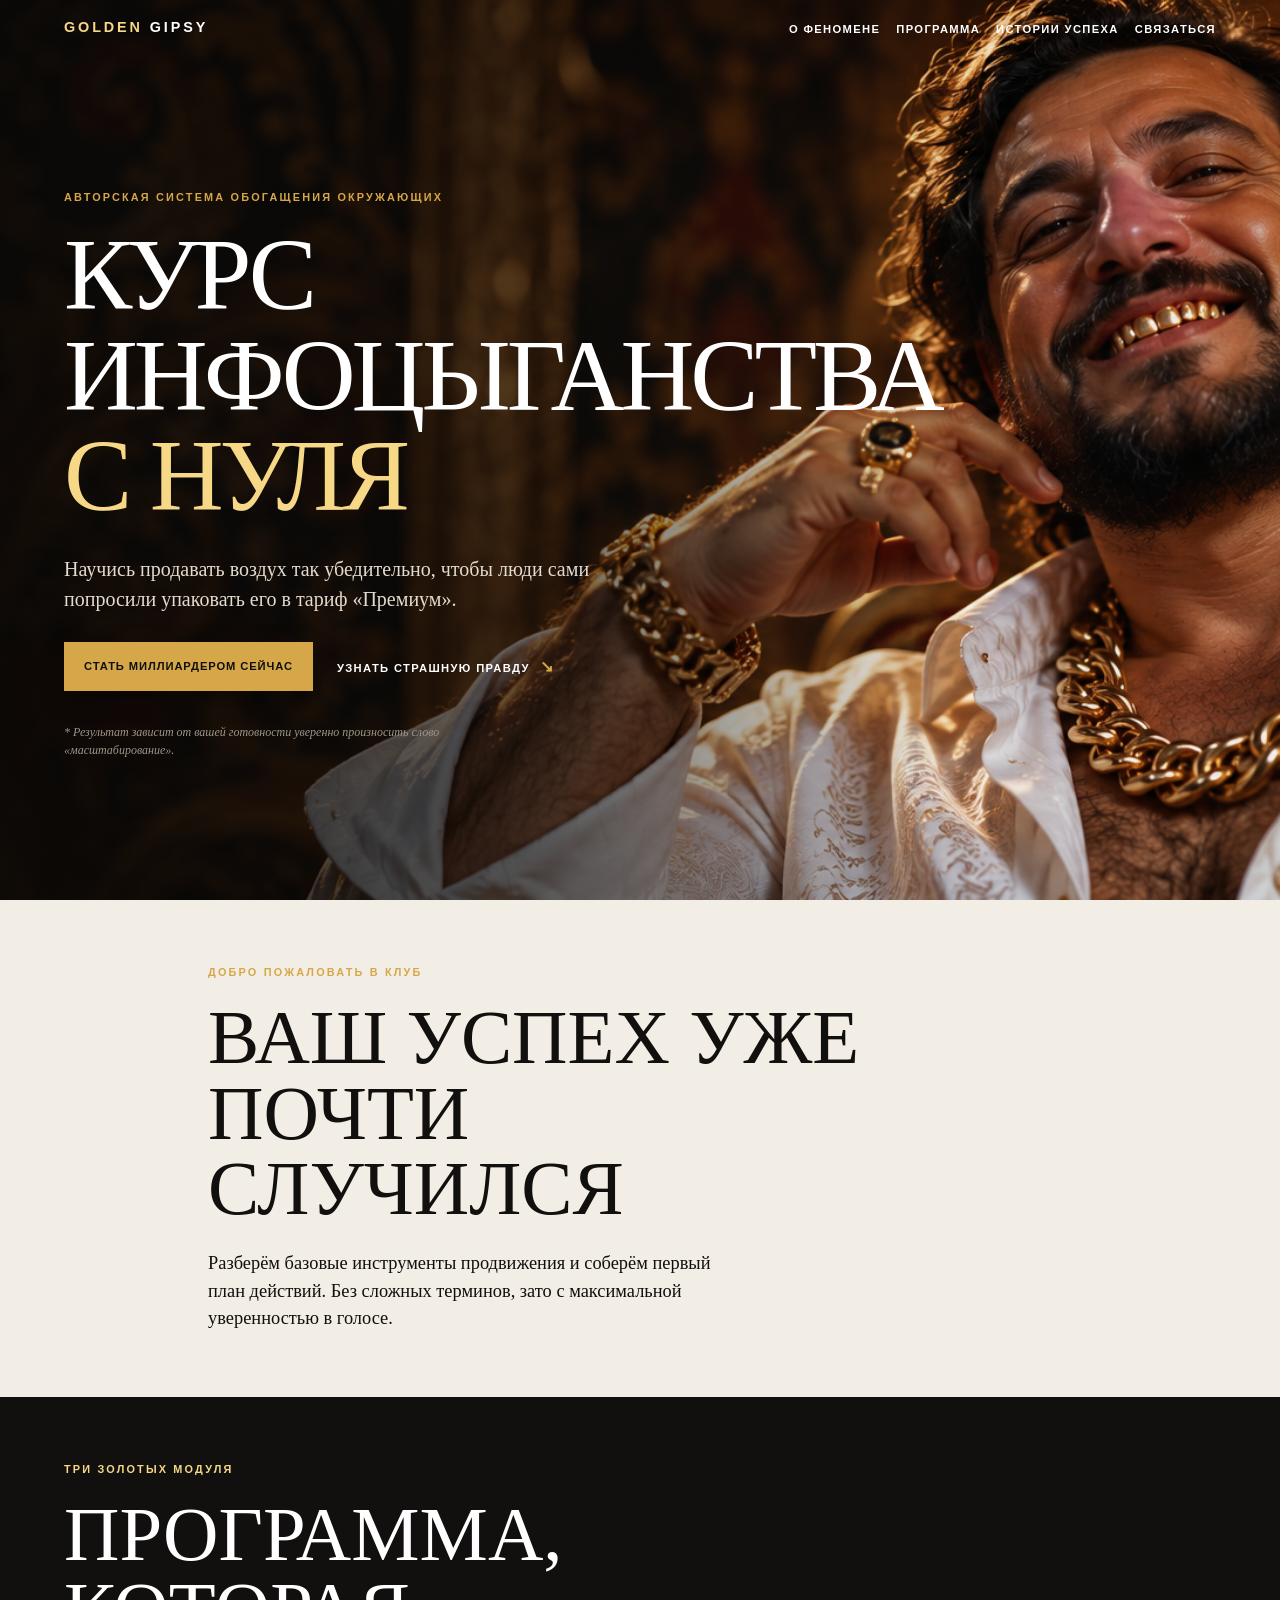
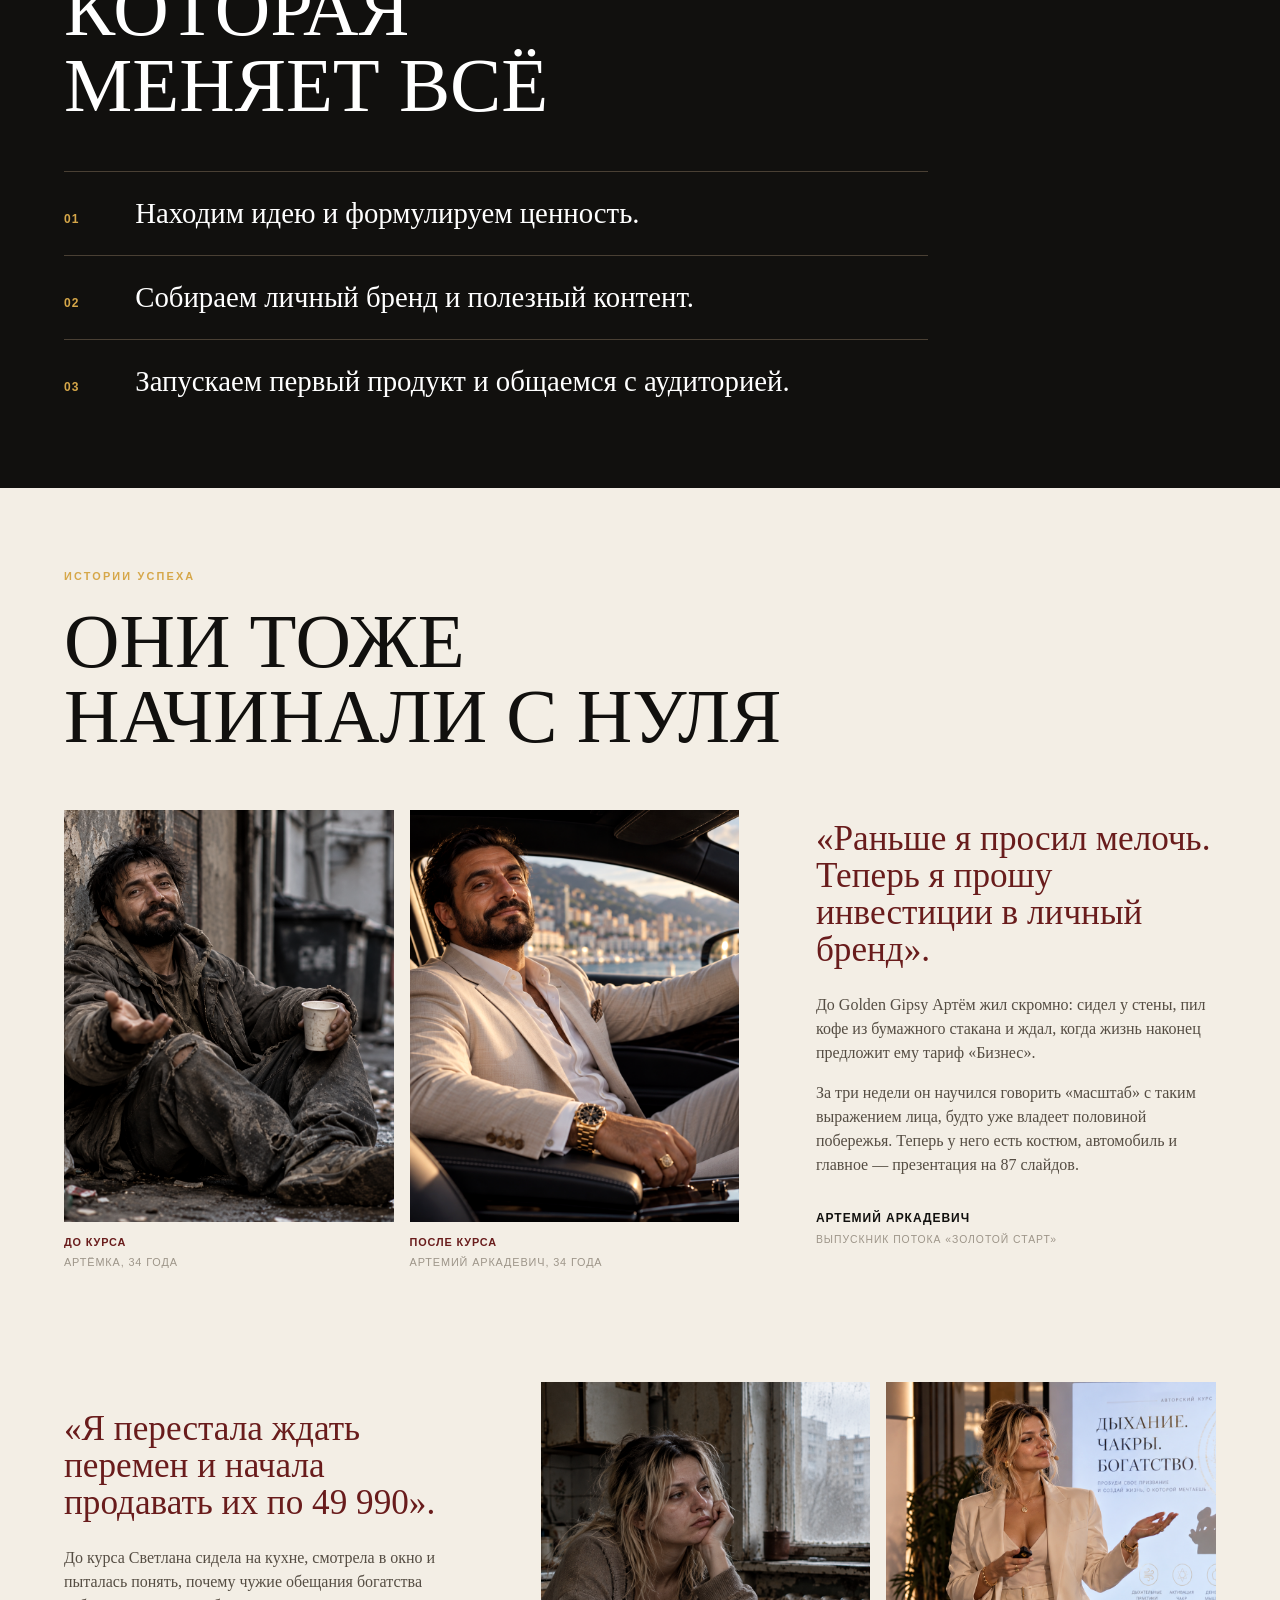
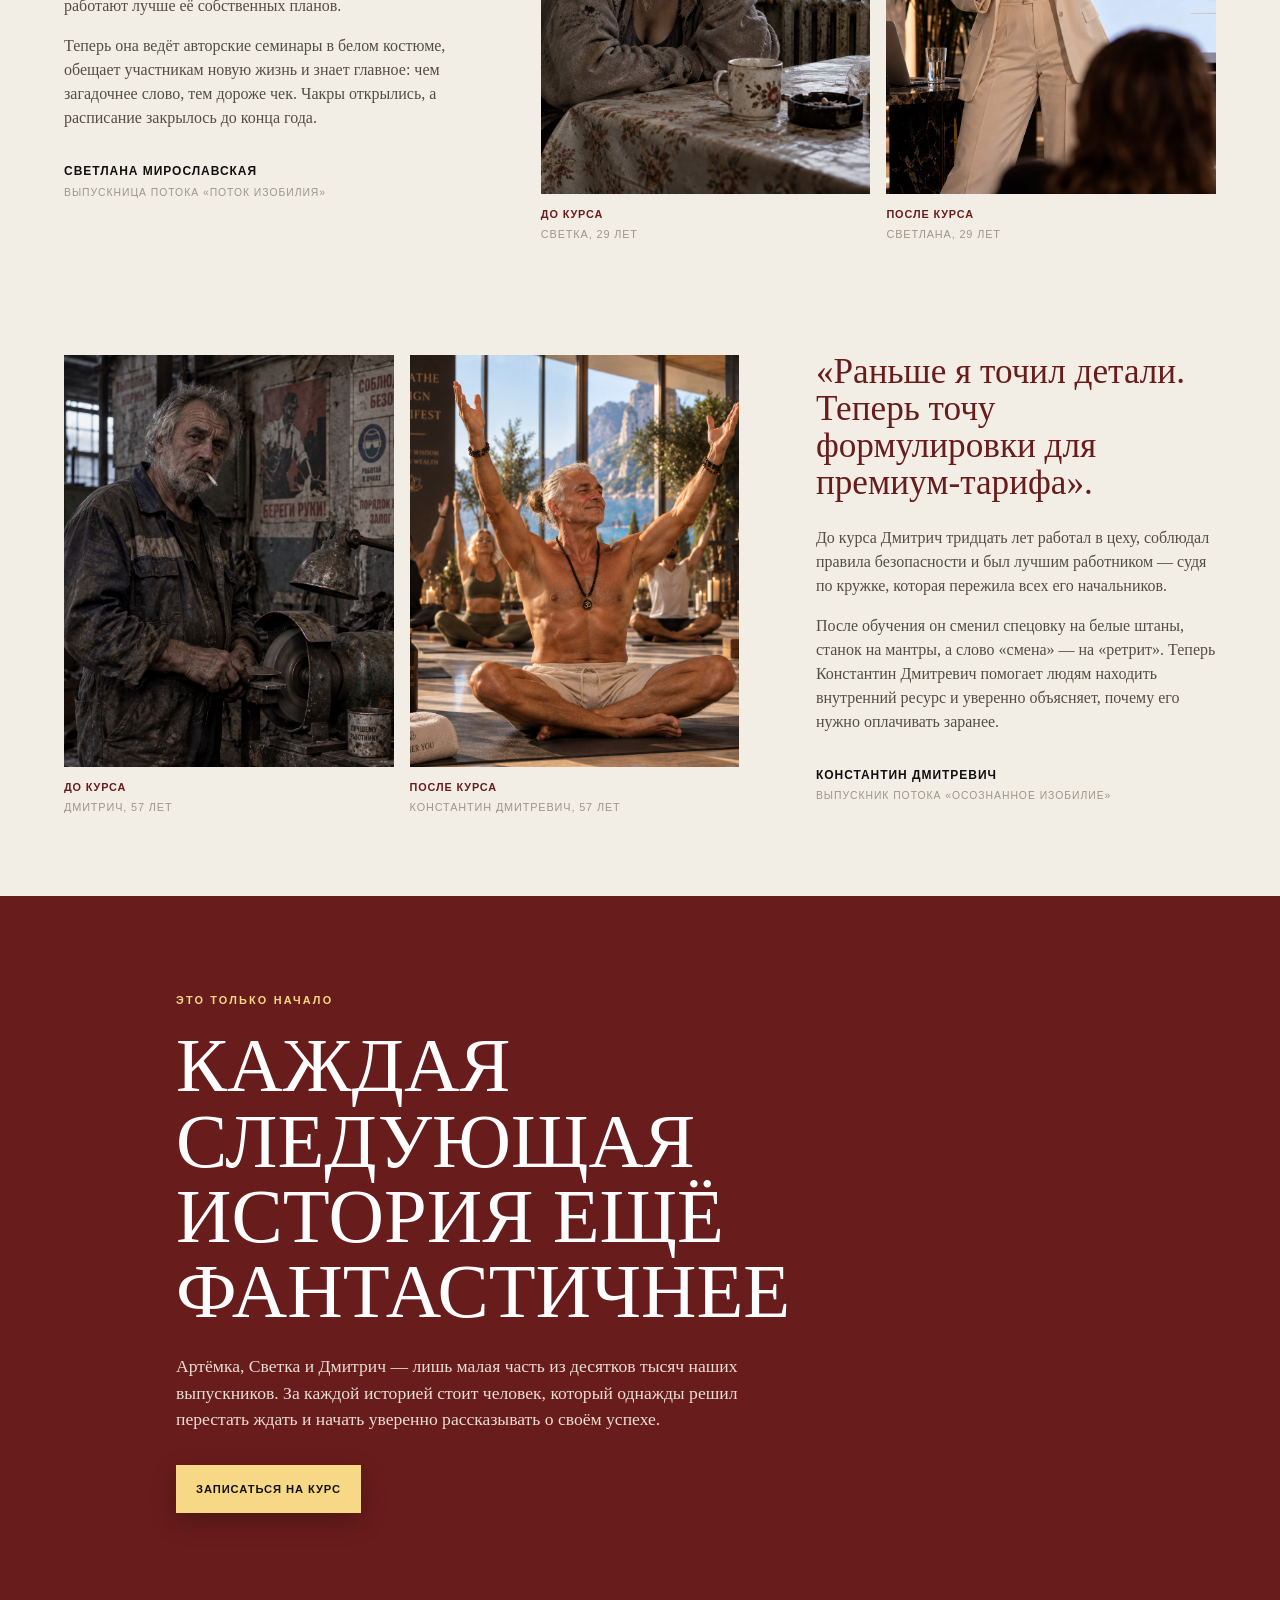
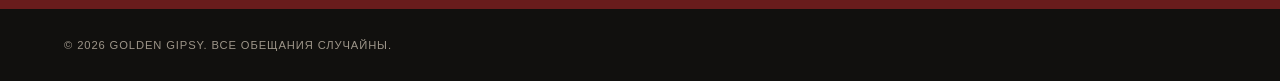
==== index.html @ 26111ab7 "Initial Golden Gipsy site" ====
<!DOCTYPE html>
<html lang="ru">
<head>
    <meta charset="UTF-8">
    <meta name="viewport" content="width=device-width, initial-scale=1.0">
    <meta name="description" content="Курс инфоцыганства с нуля">
    <title>Golden Gipsy — Курс инфоцыганства</title>
    <link rel="stylesheet" href="css/style.css">
</head>
<body>
    <header class="site-header">
        <div class="container">
            <a class="logo" href="index.html" aria-label="На главную">GOLDEN <span>GIPSY</span></a>

            <nav class="site-nav" aria-label="Основная навигация">
                <ul>
                    <li><a href="#about">О феномене</a></li>
                    <li><a href="#program">Программа</a></li>
                    <li><a href="#stories">Истории успеха</a></li>
                    <li><a href="#contact">Связаться</a></li>
                </ul>
            </nav>
        </div>
    </header>

    <main>
        <section class="hero" aria-labelledby="hero-title">
            <div class="container">
                <p class="eyebrow">Авторская система обогащения окружающих</p>
                <h1 id="hero-title">Курс инфоцыганства <em>с нуля</em></h1>
                <p class="hero__lead">Научись продавать воздух так убедительно, чтобы люди сами попросили упаковать его в тариф «Премиум».</p>
                <div class="hero__actions">
                    <a class="button button--gold" href="#program">Стать миллиардером сейчас</a>
                    <a class="text-link" href="#about">Узнать страшную правду <span aria-hidden="true">↘</span></a>
                </div>
                <p class="hero__note">* Результат зависит от вашей готовности уверенно произносить слово «масштабирование».</p>
            </div>
        </section>

        <section class="about" id="about" aria-labelledby="about-title">
            <div class="container">
                <p class="eyebrow">Добро пожаловать в клуб</p>
                <h2 id="about-title">Ваш успех уже почти случился</h2>
                <p>Разберём базовые инструменты продвижения и соберём первый план действий. Без сложных терминов, зато с максимальной уверенностью в голосе.</p>
            </div>
        </section>

        <section class="program" id="program" aria-labelledby="program-title">
            <div class="container">
                <p class="eyebrow">Три золотых модуля</p>
                <h2 id="program-title">Программа, которая меняет всё</h2>
                <ol>
                    <li><strong>01</strong> Находим идею и формулируем ценность.</li>
                    <li><strong>02</strong> Собираем личный бренд и полезный контент.</li>
                    <li><strong>03</strong> Запускаем первый продукт и общаемся с аудиторией.</li>
                </ol>
            </div>
        </section>

        <section class="stories" id="stories" aria-labelledby="stories-title">
            <div class="container">
                <p class="eyebrow">Истории успеха</p>
                <h2 id="stories-title">Они тоже начинали с нуля</h2>

                <article class="story">
                    <div class="story__images">
                        <figure class="story__photo">
                            <img src="img/Firstguy_before_changes.png" alt="Артём до курса сидит на улице с бумажным стаканом">
                            <figcaption><span>До курса</span> Артёмка, 34 года</figcaption>
                        </figure>
                        <figure class="story__photo story__photo--after">
                            <img src="img/Firstguy_after_changes.png" alt="Артём после курса сидит за рулём дорогого автомобиля">
                            <figcaption><span>После курса</span> Артемий Аркадевич, 34 года</figcaption>
                        </figure>
                    </div>

                    <div class="story__content">
                        <p class="story__quote">«Раньше я просил мелочь. Теперь я прошу инвестиции в личный бренд».</p>
                        <p>До Golden Gipsy Артём жил скромно: сидел у стены, пил кофе из бумажного стакана и ждал, когда жизнь наконец предложит ему тариф «Бизнес».</p>
                        <p>За три недели он научился говорить «масштаб» с таким выражением лица, будто уже владеет половиной побережья. Теперь у него есть костюм, автомобиль и главное — презентация на 87 слайдов.</p>
                        <p class="story__signature">Артемий Аркадевич <span>Выпускник потока «Золотой старт»</span></p>
                    </div>
                </article>

                <article class="story story--reverse">
                    <div class="story__images">
                        <figure class="story__photo">
                            <img src="img/Woman_before_changes.png" alt="Светлана до курса сидит на кухне за столом">
                            <figcaption><span>До курса</span> Светка, 29 лет</figcaption>
                        </figure>
                        <figure class="story__photo story__photo--after">
                            <img src="img/Woman_after_changes.png" alt="Светлана после курса ведёт семинар о богатстве и чакрах">
                            <figcaption><span>После курса</span> Светлана, 29 лет</figcaption>
                        </figure>
                    </div>

                    <div class="story__content">
                        <p class="story__quote">«Я перестала ждать перемен и начала продавать их по 49 990».</p>
                        <p>До курса Светлана сидела на кухне, смотрела в окно и пыталась понять, почему чужие обещания богатства работают лучше её собственных планов.</p>
                        <p>Теперь она ведёт авторские семинары в белом костюме, обещает участникам новую жизнь и знает главное: чем загадочнее слово, тем дороже чек. Чакры открылись, а расписание закрылось до конца года.</p>
                        <p class="story__signature">Светлана Мирославская <span>Выпускница потока «Поток изобилия»</span></p>
                    </div>
                </article>

                <article class="story">
                    <div class="story__images">
                        <figure class="story__photo">
                            <img src="img/Anotherguy_before_changes.png" alt="Дмитрич до курса работает в старом промышленном цехе">
                            <figcaption><span>До курса</span> Дмитрич, 57 лет</figcaption>
                        </figure>
                        <figure class="story__photo story__photo--after">
                            <img src="img/Anotherguy_after_changes.png" alt="Константин Дмитревич проводит духовную практику в светлом зале">
                            <figcaption><span>После курса</span> Константин Дмитревич, 57 лет</figcaption>
                        </figure>
                    </div>

                    <div class="story__content">
                        <p class="story__quote">«Раньше я точил детали. Теперь точу формулировки для премиум-тарифа».</p>
                        <p>До курса Дмитрич тридцать лет работал в цеху, соблюдал правила безопасности и был лучшим работником — судя по кружке, которая пережила всех его начальников.</p>
                        <p>После обучения он сменил спецовку на белые штаны, станок на мантры, а слово «смена» — на «ретрит». Теперь Константин Дмитревич помогает людям находить внутренний ресурс и уверенно объясняет, почему его нужно оплачивать заранее.</p>
                        <p class="story__signature">Константин Дмитревич <span>Выпускник потока «Осознанное изобилие»</span></p>
                    </div>
                </article>
            </div>
        </section>

        <section class="final-cta" id="contact" aria-labelledby="final-cta-title">
            <div class="container">
                <p class="eyebrow">Это только начало</p>
                <h2 id="final-cta-title">Каждая следующая история ещё фантастичнее</h2>
                <p>Артёмка, Светка и Дмитрич — лишь малая часть из десятков тысяч наших выпускников. За каждой историей стоит человек, который однажды решил перестать ждать и начать уверенно рассказывать о своём успехе.</p>
                <a class="button" href="success.html">Записаться на курс</a>
            </div>
        </section>
    </main>

    <footer class="site-footer">
        <div class="container">
            <p>&copy; 2026 Golden Gipsy. Все обещания случайны.</p>
        </div>
    </footer>

    <script src="js/main.js"></script>
</body>
</html>
---- css/style.css ----
:root {
    --ink: #11100e;
    --paper: #f3eee5;
    --gold: #d6a749;
    --gold-light: #f6d886;
    --wine: #691c1c;
    --muted: #9d9589;
}

* {
    box-sizing: border-box;
}

html {
    scroll-behavior: smooth;
}

body {
    margin: 0;
    color: var(--ink);
    background: var(--paper);
    font-family: Georgia, 'Times New Roman', serif;
    line-height: 1.5;
}

.container {
    width: min(100% - 2rem, 72rem);
    margin-inline: auto;
}

.site-header,
.site-footer {
    padding-block: 1rem;
}

.site-header {
    position: absolute;
    z-index: 2;
    top: 0;
    right: 0;
    left: 0;
    color: #fff;
}

.site-header .container,
.site-nav ul {
    display: flex;
    align-items: center;
    gap: 1rem;
}

.site-header .container {
    justify-content: space-between;
}

.logo {
    color: var(--gold-light);
    font-family: Arial, sans-serif;
    font-size: 0.9rem;
    font-weight: 900;
    letter-spacing: 0.2em;
    text-decoration: none;
}

.logo span {
    color: #fff;
}

.site-nav ul {
    flex-wrap: wrap;
    margin: 0;
    padding: 0;
    list-style: none;
}

.site-nav a,
.text-link {
    color: inherit;
    font-family: Arial, sans-serif;
    font-size: 0.7rem;
    font-weight: 700;
    letter-spacing: 0.12em;
    text-decoration: none;
    text-transform: uppercase;
}

.site-nav a:hover,
.text-link:hover {
    color: var(--gold-light);
}

.about,
.program {
    padding-block: 4rem;
}

.hero {
    display: flex;
    min-height: 100svh;
    align-items: center;
    padding-block: 8rem 5rem;
    color: #fff;
    background-color: #19120e;
    background-image: linear-gradient(90deg, rgba(10, 8, 6, 0.92) 0%, rgba(10, 8, 6, 0.62) 42%, rgba(10, 8, 6, 0.05) 75%), url('../img/top_background.png');
    background-position: center;
    background-size: cover;
}

.hero .container {
    max-width: 72rem;
}

.eyebrow {
    margin: 0 0 1.25rem;
    color: var(--gold);
    font-family: Arial, sans-serif;
    font-size: 0.68rem;
    font-weight: 800;
    letter-spacing: 0.2em;
    text-transform: uppercase;
}

h1,
h2 {
    margin: 0;
    font-weight: 400;
    line-height: 0.98;
}

h1 {
    max-width: 46rem;
    font-size: clamp(3.2rem, 8vw, 7.2rem);
    letter-spacing: -0.04em;
    text-transform: uppercase;
}

h1 em {
    color: var(--gold-light);
    font-style: normal;
}

.hero__lead {
    max-width: 34rem;
    margin: 1.75rem 0;
    color: #e3dbcd;
    font-size: clamp(1rem, 2vw, 1.25rem);
}

.hero__actions {
    display: flex;
    flex-wrap: wrap;
    align-items: center;
    gap: 1.5rem;
}

.button {
    display: inline-block;
    padding: 1rem 1.25rem;
    color: var(--ink);
    background: var(--gold);
    box-shadow: 0 0.5rem 1.5rem rgba(0, 0, 0, 0.25);
    font-family: Arial, sans-serif;
    font-size: 0.7rem;
    font-weight: 900;
    letter-spacing: 0.08em;
    text-decoration: none;
    text-transform: uppercase;
}

.button:hover {
    background: var(--gold-light);
}

.text-link {
    color: #fff;
}

.text-link span {
    display: inline-block;
    margin-left: 0.35rem;
    color: var(--gold);
    font-size: 1rem;
}

.hero__note {
    max-width: 30rem;
    margin: 2rem 0 0;
    color: var(--muted);
    font-size: 0.75rem;
    font-style: italic;
}

.about {
    background: var(--paper);
}

.about .container {
    max-width: 54rem;
}

h2 {
    max-width: 42rem;
    font-size: clamp(2.5rem, 6vw, 5rem);
    text-transform: uppercase;
}

.about p:last-child {
    max-width: 32rem;
    margin: 1.5rem 0 0;
    font-size: 1.15rem;
}

.program {
    color: #fff;
    background: var(--ink);
}

.program .eyebrow {
    color: var(--gold-light);
}

.program ol {
    display: grid;
    gap: 0;
    max-width: 54rem;
    margin: 3rem 0 0;
    padding: 0;
    list-style: none;
}

.program li {
    padding: 1.25rem 0;
    border-top: 1px solid #4a4034;
    font-size: clamp(1.15rem, 3vw, 1.8rem);
}

.program li strong {
    display: inline-block;
    width: 4rem;
    color: var(--gold);
    font-family: Arial, sans-serif;
    font-size: 0.75rem;
    letter-spacing: 0.1em;
}

.stories {
    padding-block: 5rem;
    background: var(--paper);
}

.stories h2 {
    max-width: 50rem;
}

.story {
    display: grid;
    grid-template-columns: minmax(0, 1.35fr) minmax(18rem, 0.8fr);
    gap: clamp(2rem, 6vw, 5rem);
    align-items: center;
    margin-top: 3.5rem;
}

.story + .story {
    margin-top: 7rem;
}

.story--reverse {
    grid-template-columns: minmax(18rem, 0.8fr) minmax(0, 1.35fr);
}

.story--reverse .story__images {
    grid-column: 2;
    grid-row: 1;
}

.story--reverse .story__content {
    grid-column: 1;
    grid-row: 1;
}

.story__images {
    display: grid;
    grid-template-columns: repeat(2, minmax(0, 1fr));
    gap: 1rem;
}

.story__photo {
    margin: 0;
}

.story__photo img {
    display: block;
    width: 100%;
    aspect-ratio: 4 / 5;
    object-fit: cover;
    filter: saturate(0.75) contrast(1.05);
}

.story__photo--after img {
    filter: saturate(1.1) contrast(1.05);
}

.story__photo figcaption {
    padding-top: 0.75rem;
    color: var(--muted);
    font-family: Arial, sans-serif;
    font-size: 0.68rem;
    letter-spacing: 0.08em;
    text-transform: uppercase;
}

.story__photo figcaption span {
    display: block;
    margin-bottom: 0.2rem;
    color: var(--wine);
    font-weight: 900;
}

.story__content {
    max-width: 28rem;
}

.story__quote {
    margin: 0 0 1.5rem;
    color: var(--wine);
    font-size: clamp(1.5rem, 3vw, 2.2rem);
    line-height: 1.05;
}

.story__content p:not(.story__quote):not(.story__signature) {
    color: #554d43;
    font-size: 1rem;
}

.story__signature {
    margin-top: 2rem;
    color: var(--ink);
    font-family: Arial, sans-serif;
    font-size: 0.75rem;
    font-weight: 900;
    letter-spacing: 0.08em;
    text-transform: uppercase;
}

.story__signature span {
    display: block;
    margin-top: 0.3rem;
    color: var(--muted);
    font-size: 0.65rem;
    font-weight: 400;
}

.final-cta {
    padding-block: 6rem;
    color: #fff;
    background: var(--wine);
}

.final-cta .container {
    max-width: 58rem;
}

.final-cta .eyebrow {
    color: var(--gold-light);
}

.final-cta h2 {
    max-width: 48rem;
}

.final-cta p:not(.eyebrow) {
    max-width: 38rem;
    margin: 1.5rem 0 2rem;
    color: #eadfd3;
    font-size: 1.1rem;
}

.final-cta .button {
    color: var(--ink);
    background: var(--gold-light);
}

.final-cta .button:hover {
    background: #fff;
}

.success-page {
    display: grid;
    min-height: 100svh;
    place-items: center;
    padding-block: 5rem;
    color: #fff;
    background: var(--ink);
}

.success-page .container {
    max-width: 52rem;
}

.success-page h1 {
    max-width: 48rem;
    font-size: clamp(3rem, 8vw, 7rem);
}

.success-page__message {
    max-width: 36rem;
    margin: 2rem 0;
    color: #e3dbcd;
    font-size: clamp(1.1rem, 2vw, 1.35rem);
}

.site-footer {
    color: var(--muted);
    background: var(--ink);
    font-family: Arial, sans-serif;
    font-size: 0.7rem;
    letter-spacing: 0.08em;
    text-transform: uppercase;
}

@media (max-width: 640px) {
    .site-header .container {
        align-items: flex-start;
        flex-direction: column;
    }

    .site-nav ul {
        width: 100%;
        align-items: flex-start;
        gap: 0.75rem;
    }

    .site-nav a {
        display: block;
        max-width: 5.5rem;
        font-size: 0.62rem;
        line-height: 1.25;
    }

    .hero {
        min-height: 48rem;
        background-position: 64% center;
    }

    h1 {
        font-size: clamp(2.45rem, 13vw, 3.2rem);
        overflow-wrap: anywhere;
    }

    .hero__actions {
        align-items: flex-start;
        flex-direction: column;
        gap: 1rem;
    }

    .story {
        grid-template-columns: 1fr;
        gap: 2rem;
        margin-top: 2.5rem;
    }

    .story + .story {
        margin-top: 5rem;
    }

    .story--reverse .story__images,
    .story--reverse .story__content {
        grid-column: auto;
        grid-row: auto;
    }

    .story__images {
        gap: 0.6rem;
    }
}
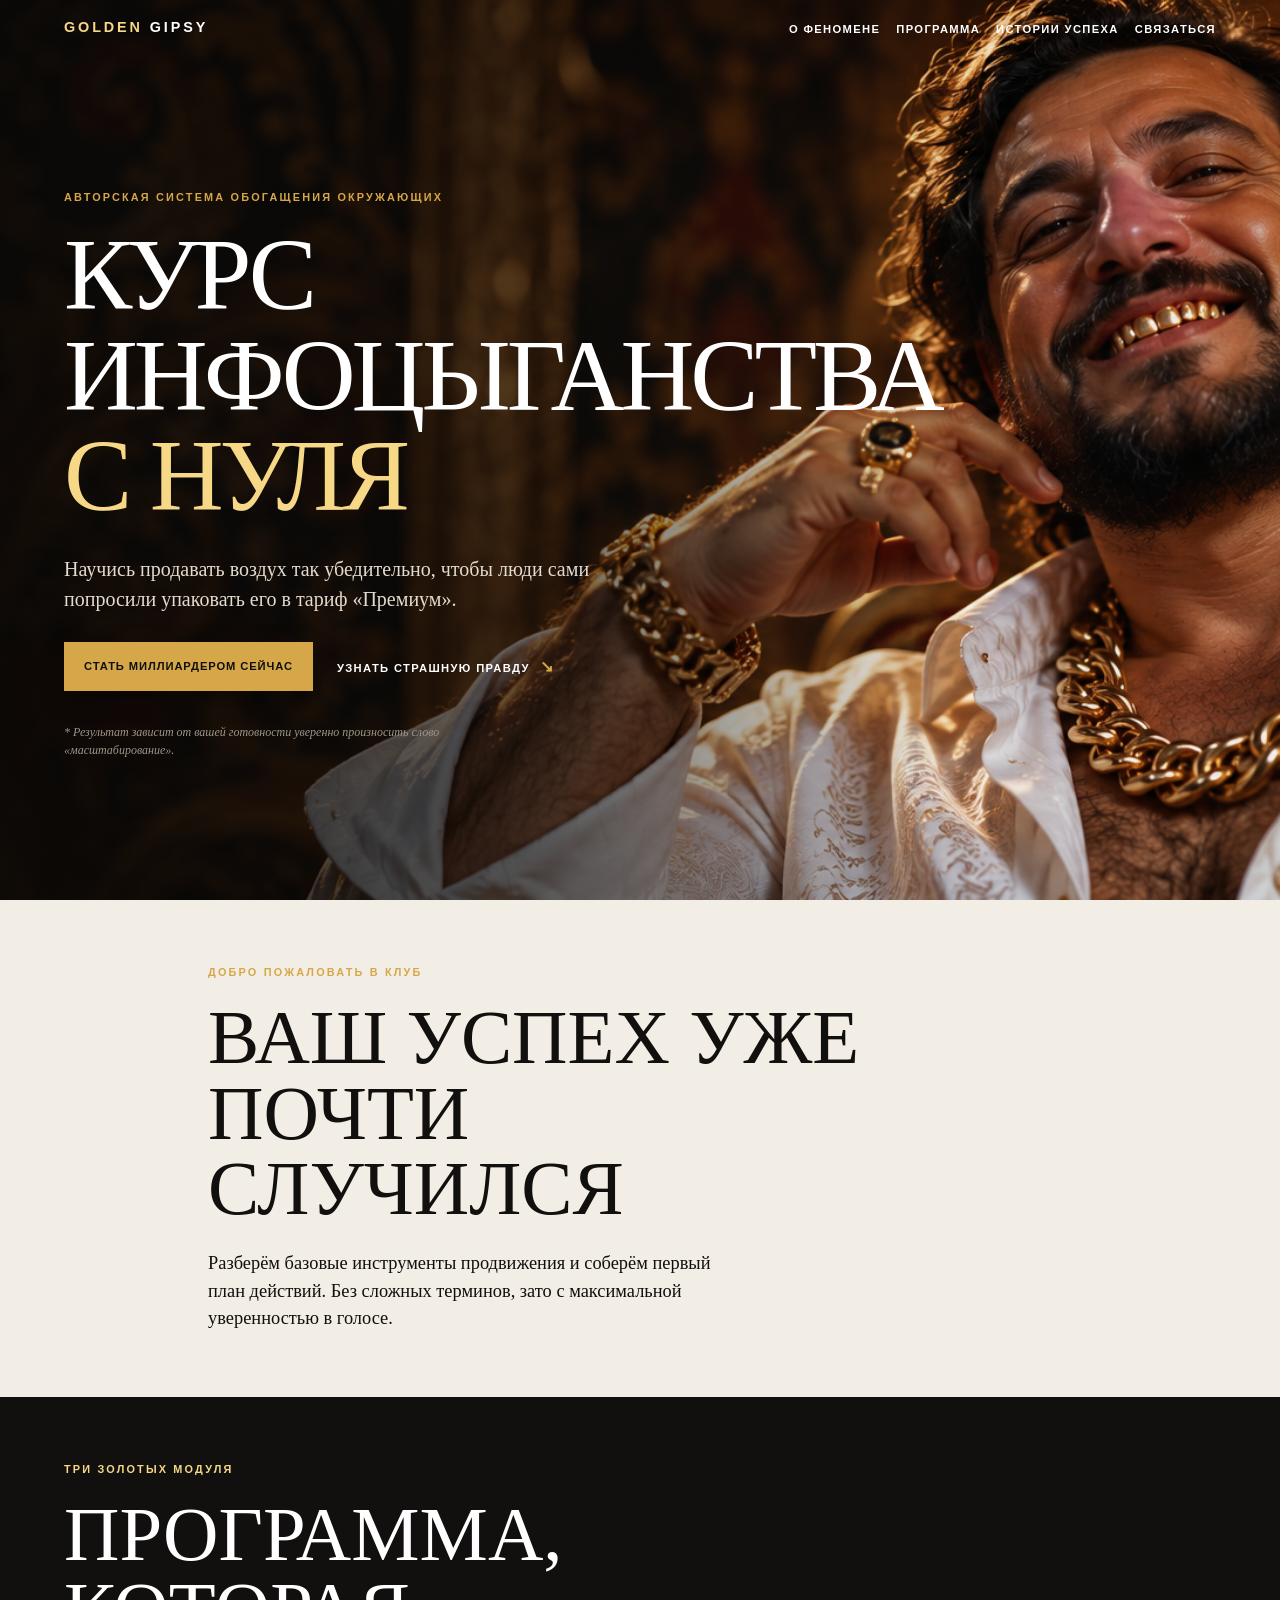
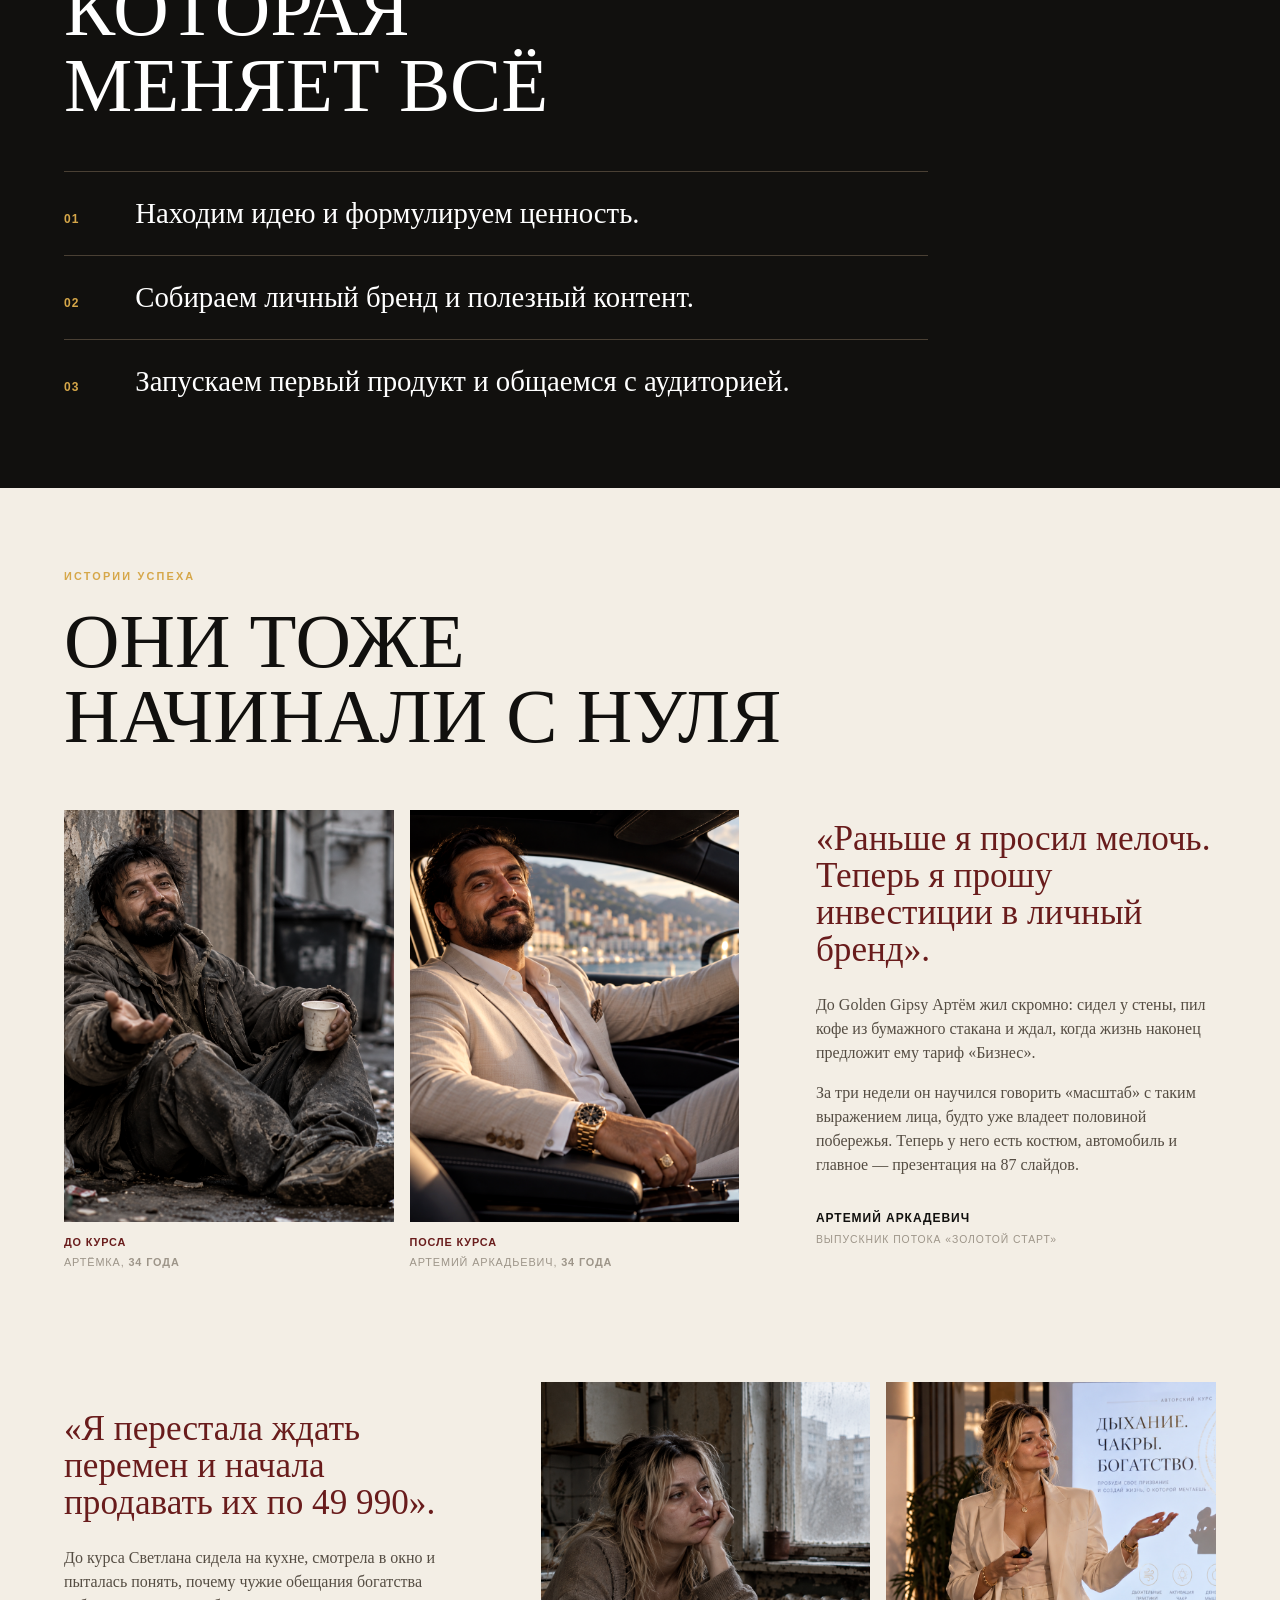
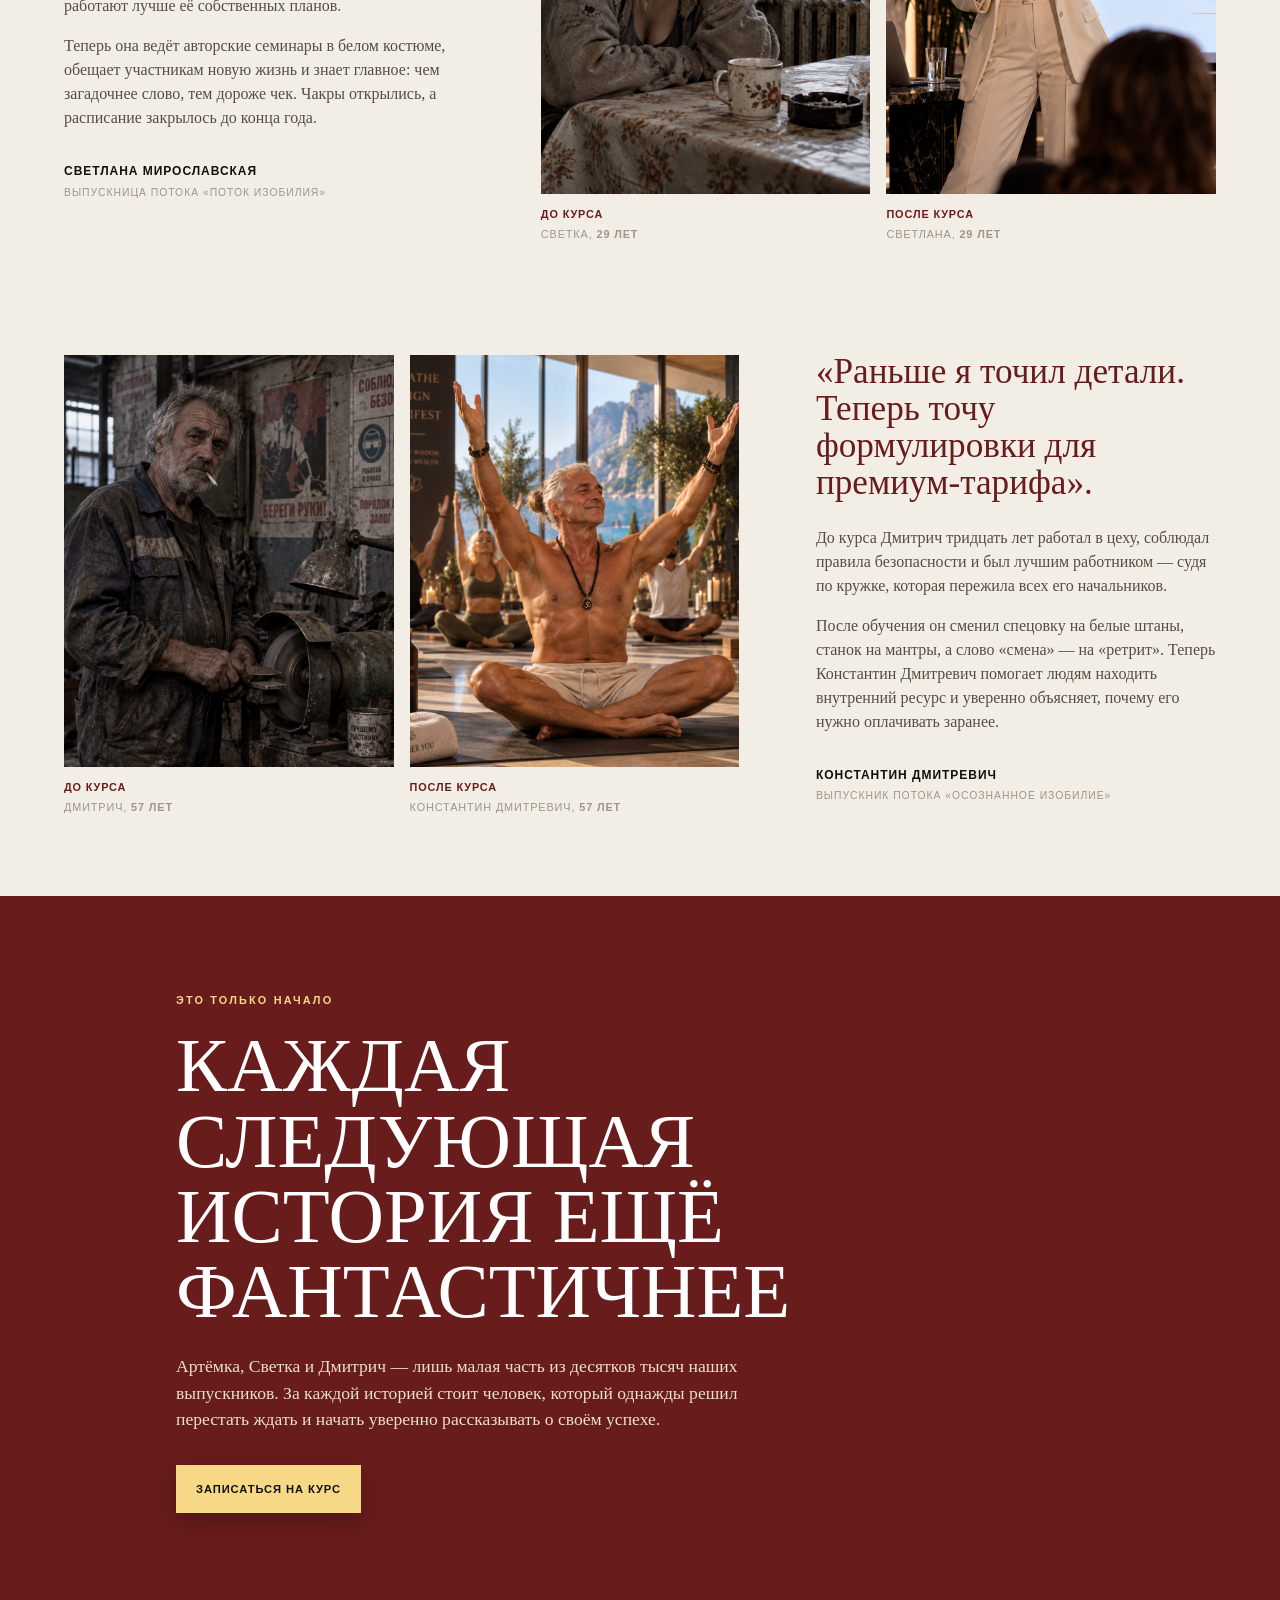
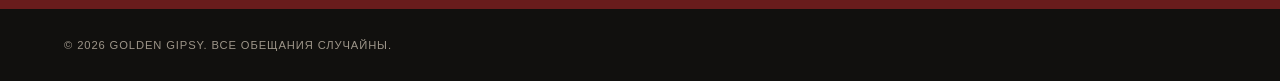
==== commit bef665c6: "Improve mobile layout" ====
--- a/index.html
+++ b/index.html
@@ -66,11 +66,11 @@
                     <div class="story__images">
                         <figure class="story__photo">
                             <img src="img/Firstguy_before_changes.png" alt="Артём до курса сидит на улице с бумажным стаканом">
-                            <figcaption><span>До курса</span> Артёмка, 34 года</figcaption>
+                            <figcaption><span>До курса</span> Артёмка, <span class="story__age">34 года</span></figcaption>
                         </figure>
                         <figure class="story__photo story__photo--after">
                             <img src="img/Firstguy_after_changes.png" alt="Артём после курса сидит за рулём дорогого автомобиля">
-                            <figcaption><span>После курса</span> Артемий Аркадевич, 34 года</figcaption>
+                            <figcaption><span>После курса</span> Артемий Аркадьевич, <span class="story__age">34 года</span></figcaption>
                         </figure>
                     </div>
 
@@ -86,11 +86,11 @@
                     <div class="story__images">
                         <figure class="story__photo">
                             <img src="img/Woman_before_changes.png" alt="Светлана до курса сидит на кухне за столом">
-                            <figcaption><span>До курса</span> Светка, 29 лет</figcaption>
+                            <figcaption><span>До курса</span> Светка, <span class="story__age">29 лет</span></figcaption>
                         </figure>
                         <figure class="story__photo story__photo--after">
                             <img src="img/Woman_after_changes.png" alt="Светлана после курса ведёт семинар о богатстве и чакрах">
-                            <figcaption><span>После курса</span> Светлана, 29 лет</figcaption>
+                            <figcaption><span>После курса</span> Светлана, <span class="story__age">29 лет</span></figcaption>
                         </figure>
                     </div>
 
@@ -106,11 +106,11 @@
                     <div class="story__images">
                         <figure class="story__photo">
                             <img src="img/Anotherguy_before_changes.png" alt="Дмитрич до курса работает в старом промышленном цехе">
-                            <figcaption><span>До курса</span> Дмитрич, 57 лет</figcaption>
+                            <figcaption><span>До курса</span> Дмитрич, <span class="story__age">57 лет</span></figcaption>
                         </figure>
                         <figure class="story__photo story__photo--after">
                             <img src="img/Anotherguy_after_changes.png" alt="Константин Дмитревич проводит духовную практику в светлом зале">
-                            <figcaption><span>После курса</span> Константин Дмитревич, 57 лет</figcaption>
+                            <figcaption><span>После курса</span> Константин Дмитревич, <span class="story__age">57 лет</span></figcaption>
                         </figure>
                     </div>
 
--- a/css/style.css
+++ b/css/style.css
@@ -316,6 +316,13 @@
     font-weight: 900;
 }
 
+.story__photo figcaption .story__age {
+    display: inline-block;
+    margin: 0;
+    color: inherit;
+    white-space: nowrap;
+}
+
 .story__content {
     max-width: 28rem;
 }
@@ -427,14 +434,15 @@
     .site-nav ul {
         width: 100%;
         align-items: flex-start;
-        gap: 0.75rem;
+        gap: 0.65rem clamp(0.55rem, 3vw, 1rem);
     }
 
     .site-nav a {
         display: block;
-        max-width: 5.5rem;
-        font-size: 0.62rem;
+        max-width: none;
+        font-size: clamp(0.5rem, 2.2vw, 0.62rem);
         line-height: 1.25;
+        white-space: nowrap;
     }
 
     .hero {
@@ -445,6 +453,14 @@
     h1 {
         font-size: clamp(2.45rem, 13vw, 3.2rem);
         overflow-wrap: anywhere;
+    }
+
+    .hero__note {
+        padding: 0.55rem 0.7rem;
+        border-left: 2px solid var(--gold);
+        color: #d5c8b7;
+        background: rgba(255, 255, 255, 0.08);
+        box-shadow: 0 0 1.5rem rgba(0, 0, 0, 0.18);
     }
 
     .hero__actions {
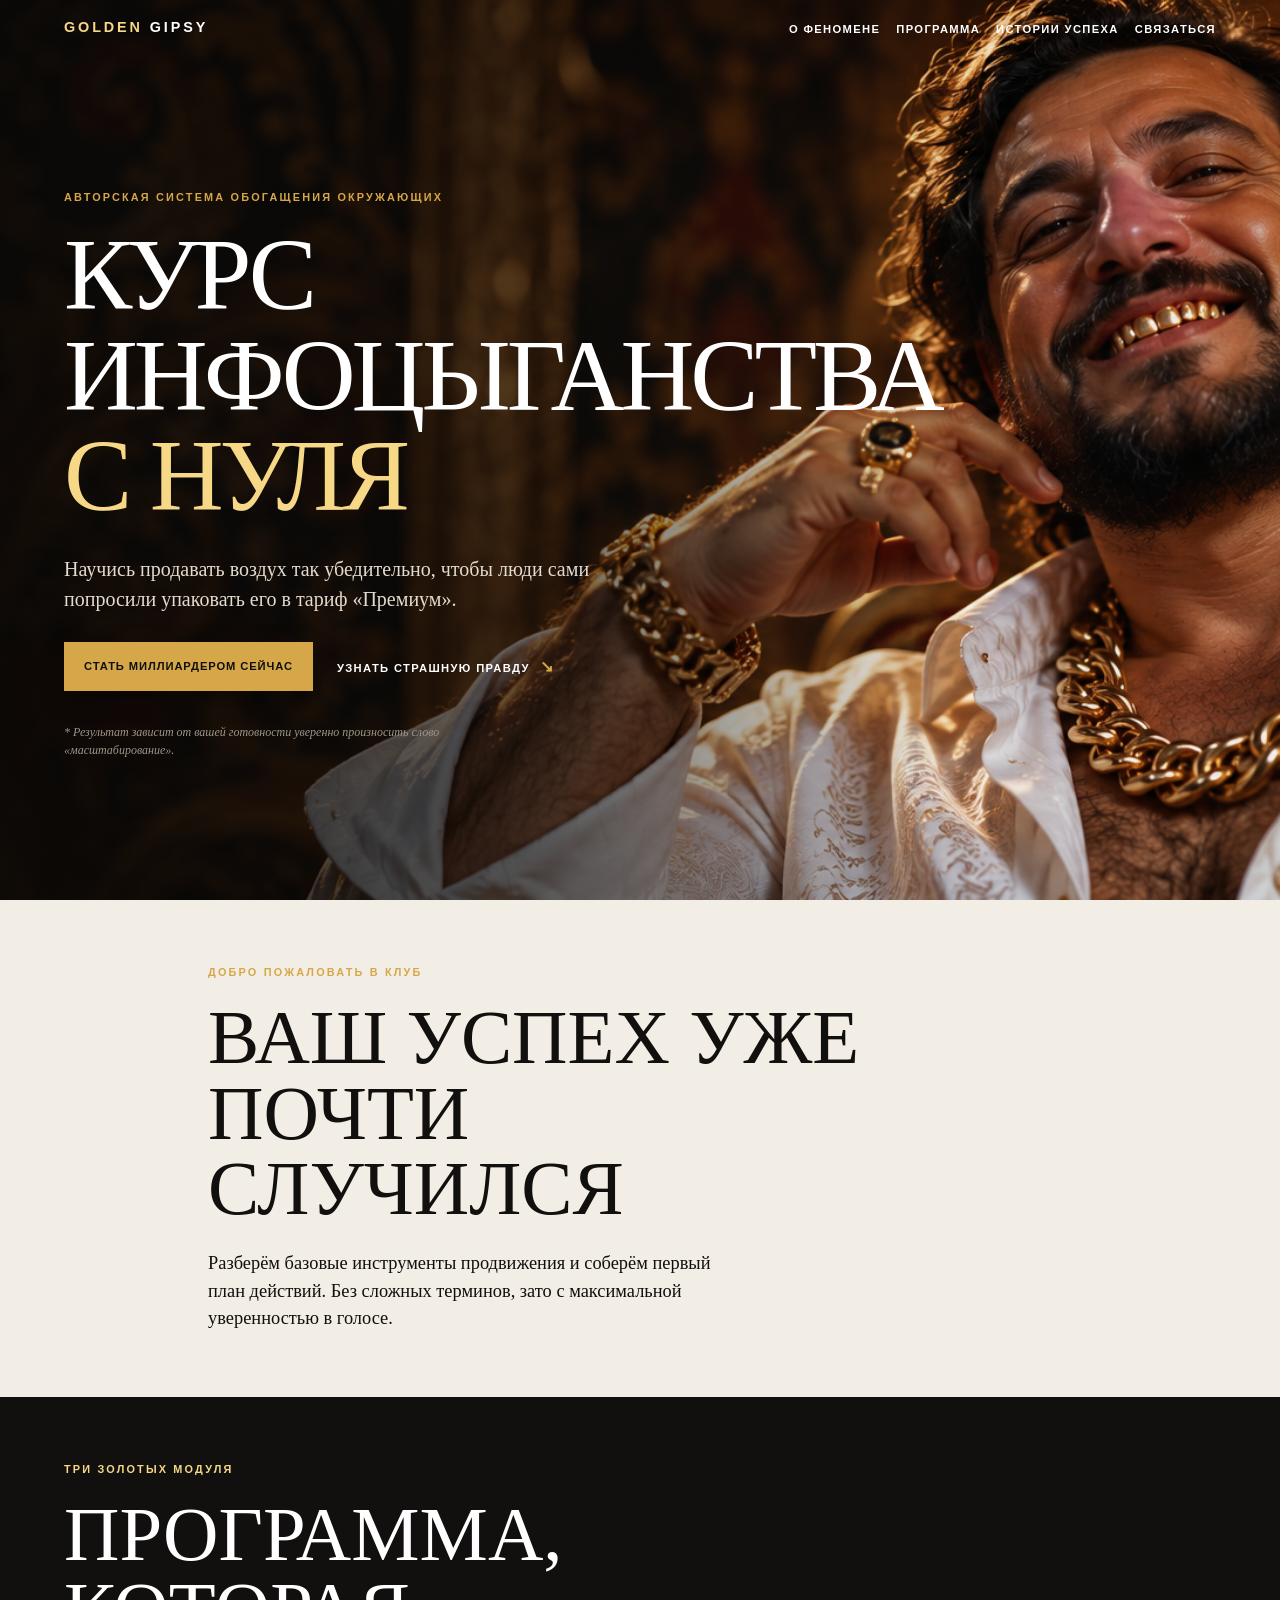
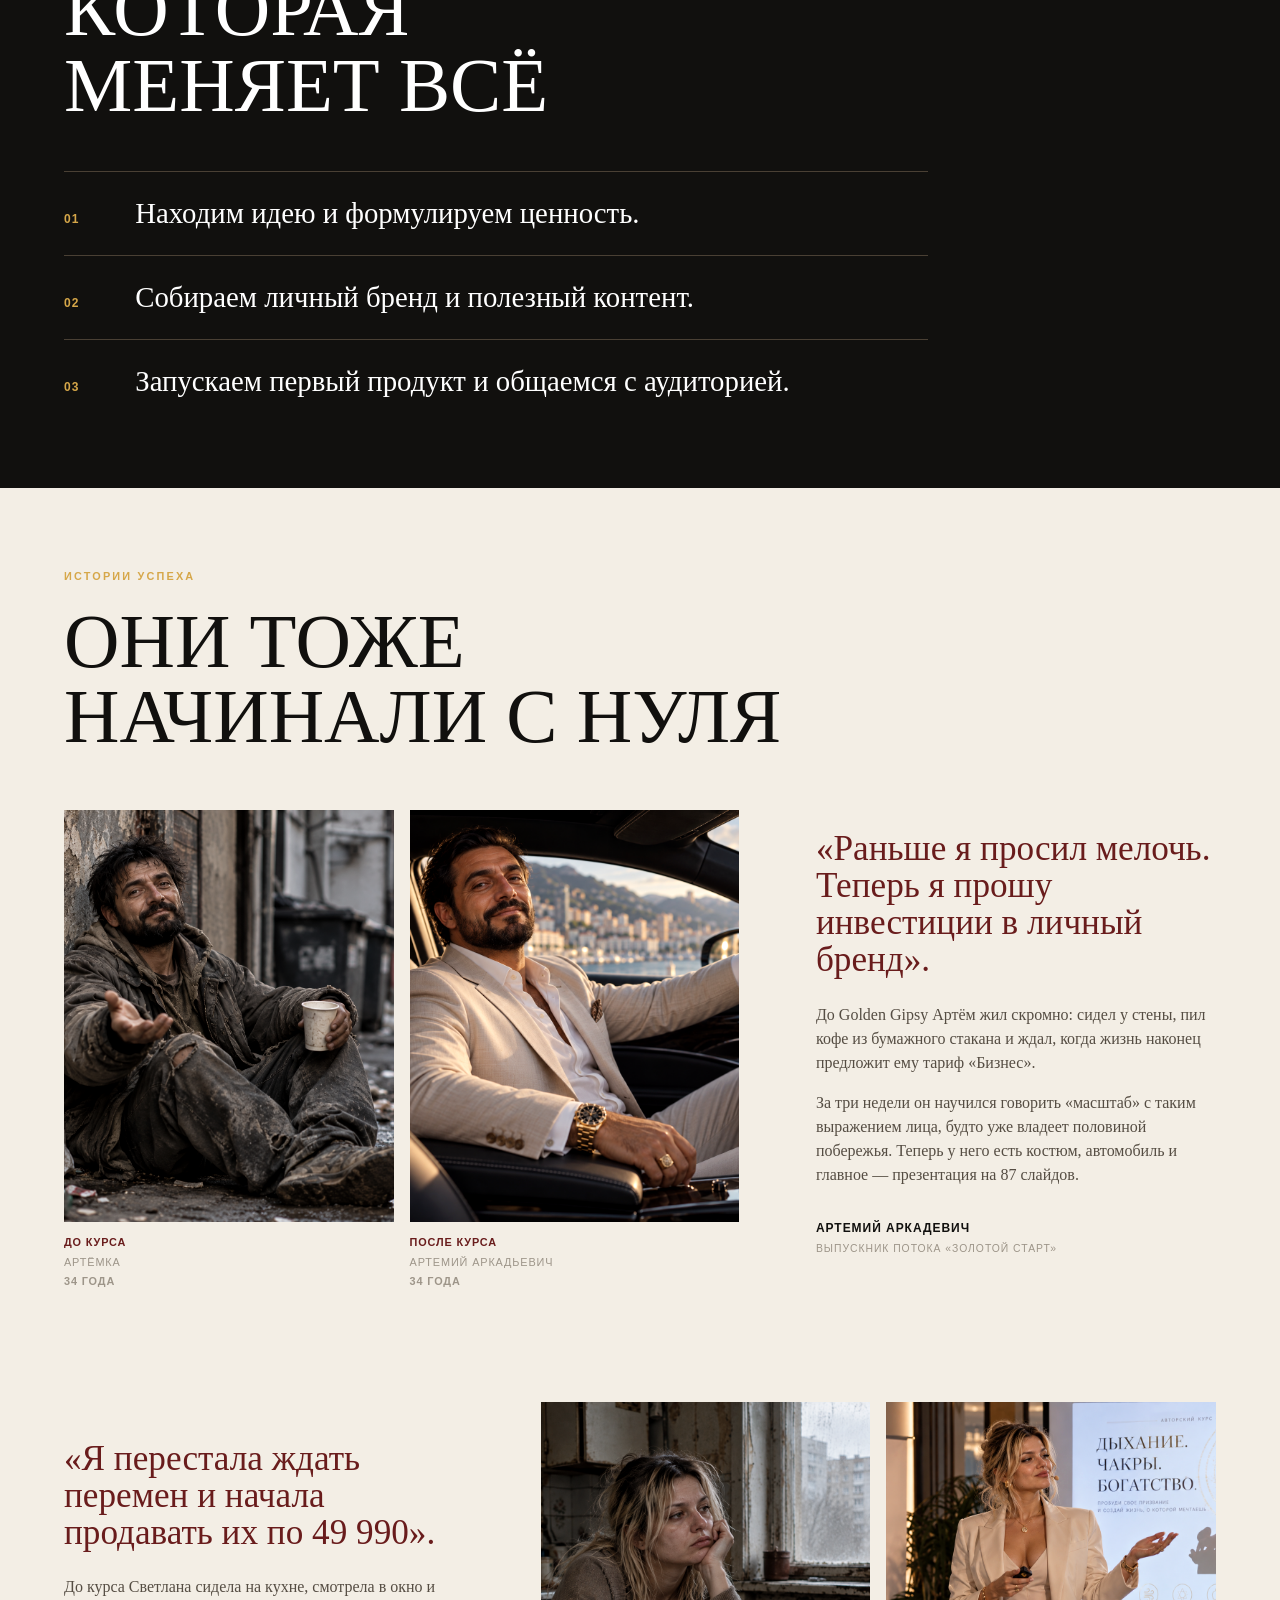
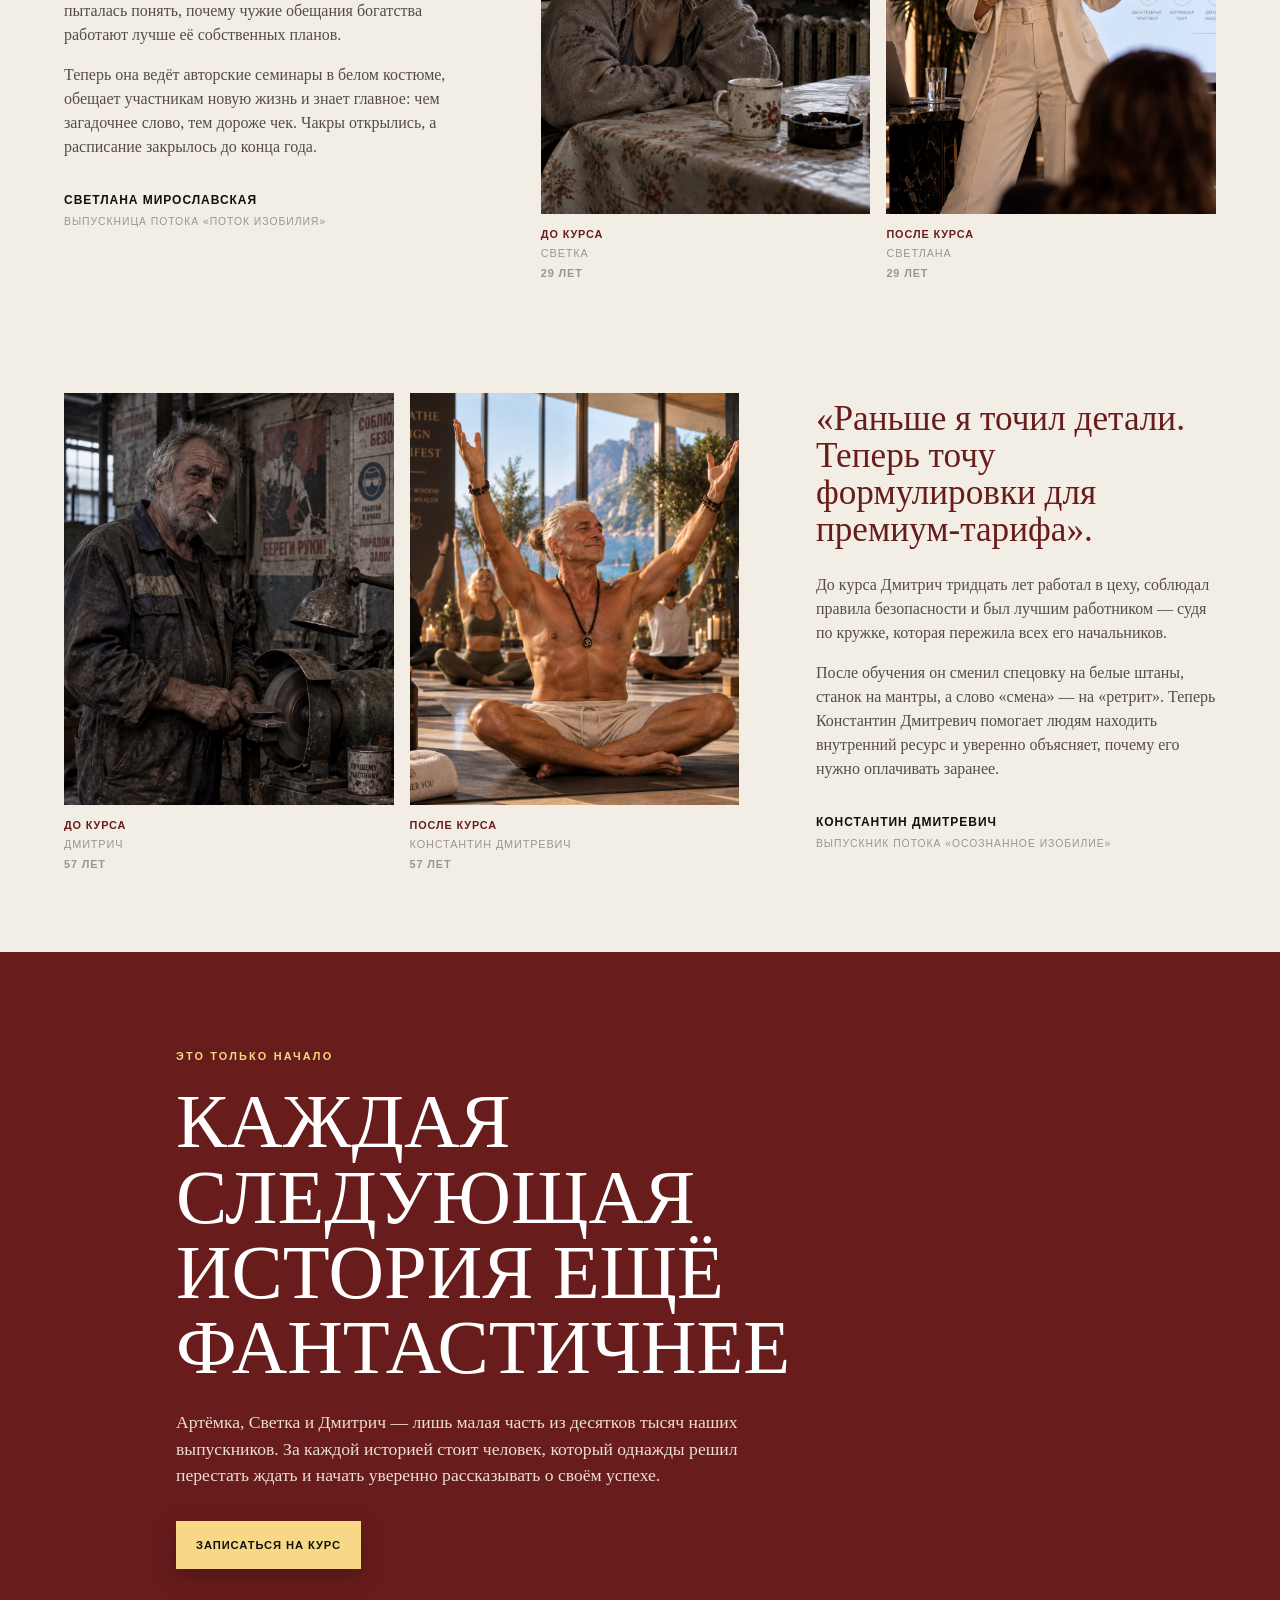
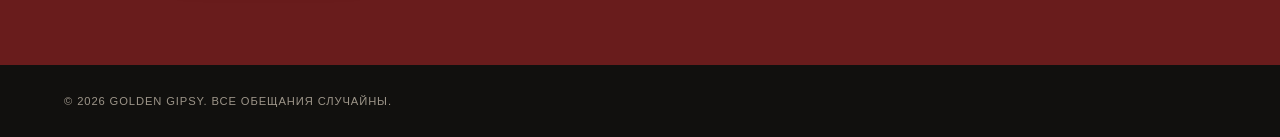
==== commit 5777c99c: "Refine mobile note and story captions" ====
--- a/index.html
+++ b/index.html
@@ -66,11 +66,11 @@
                     <div class="story__images">
                         <figure class="story__photo">
                             <img src="img/Firstguy_before_changes.png" alt="Артём до курса сидит на улице с бумажным стаканом">
-                            <figcaption><span>До курса</span> Артёмка, <span class="story__age">34 года</span></figcaption>
+                            <figcaption><span>До курса</span> Артёмка<span class="story__age">34 года</span></figcaption>
                         </figure>
                         <figure class="story__photo story__photo--after">
                             <img src="img/Firstguy_after_changes.png" alt="Артём после курса сидит за рулём дорогого автомобиля">
-                            <figcaption><span>После курса</span> Артемий Аркадьевич, <span class="story__age">34 года</span></figcaption>
+                            <figcaption><span>После курса</span> Артемий Аркадьевич<span class="story__age">34 года</span></figcaption>
                         </figure>
                     </div>
 
@@ -86,11 +86,11 @@
                     <div class="story__images">
                         <figure class="story__photo">
                             <img src="img/Woman_before_changes.png" alt="Светлана до курса сидит на кухне за столом">
-                            <figcaption><span>До курса</span> Светка, <span class="story__age">29 лет</span></figcaption>
+                            <figcaption><span>До курса</span> Светка<span class="story__age">29 лет</span></figcaption>
                         </figure>
                         <figure class="story__photo story__photo--after">
                             <img src="img/Woman_after_changes.png" alt="Светлана после курса ведёт семинар о богатстве и чакрах">
-                            <figcaption><span>После курса</span> Светлана, <span class="story__age">29 лет</span></figcaption>
+                            <figcaption><span>После курса</span> Светлана<span class="story__age">29 лет</span></figcaption>
                         </figure>
                     </div>
 
@@ -106,11 +106,11 @@
                     <div class="story__images">
                         <figure class="story__photo">
                             <img src="img/Anotherguy_before_changes.png" alt="Дмитрич до курса работает в старом промышленном цехе">
-                            <figcaption><span>До курса</span> Дмитрич, <span class="story__age">57 лет</span></figcaption>
+                            <figcaption><span>До курса</span> Дмитрич<span class="story__age">57 лет</span></figcaption>
                         </figure>
                         <figure class="story__photo story__photo--after">
                             <img src="img/Anotherguy_after_changes.png" alt="Константин Дмитревич проводит духовную практику в светлом зале">
-                            <figcaption><span>После курса</span> Константин Дмитревич, <span class="story__age">57 лет</span></figcaption>
+                            <figcaption><span>После курса</span> Константин Дмитревич<span class="story__age">57 лет</span></figcaption>
                         </figure>
                     </div>
 
--- a/css/style.css
+++ b/css/style.css
@@ -317,8 +317,8 @@
 }
 
 .story__photo figcaption .story__age {
-    display: inline-block;
-    margin: 0;
+    display: block;
+    margin: 0.2rem 0 0;
     color: inherit;
     white-space: nowrap;
 }
@@ -456,11 +456,13 @@
     }
 
     .hero__note {
-        padding: 0.55rem 0.7rem;
-        border-left: 2px solid var(--gold);
-        color: #d5c8b7;
-        background: rgba(255, 255, 255, 0.08);
-        box-shadow: 0 0 1.5rem rgba(0, 0, 0, 0.18);
+        padding: 0.7rem 0.8rem;
+        border: 1px solid rgba(246, 216, 134, 0.55);
+        border-left: 3px solid var(--gold-light);
+        color: #f3e4c9;
+        background: rgba(8, 6, 4, 0.72);
+        box-shadow: 0 0 1.5rem rgba(0, 0, 0, 0.35);
+        font-style: normal;
     }
 
     .hero__actions {
